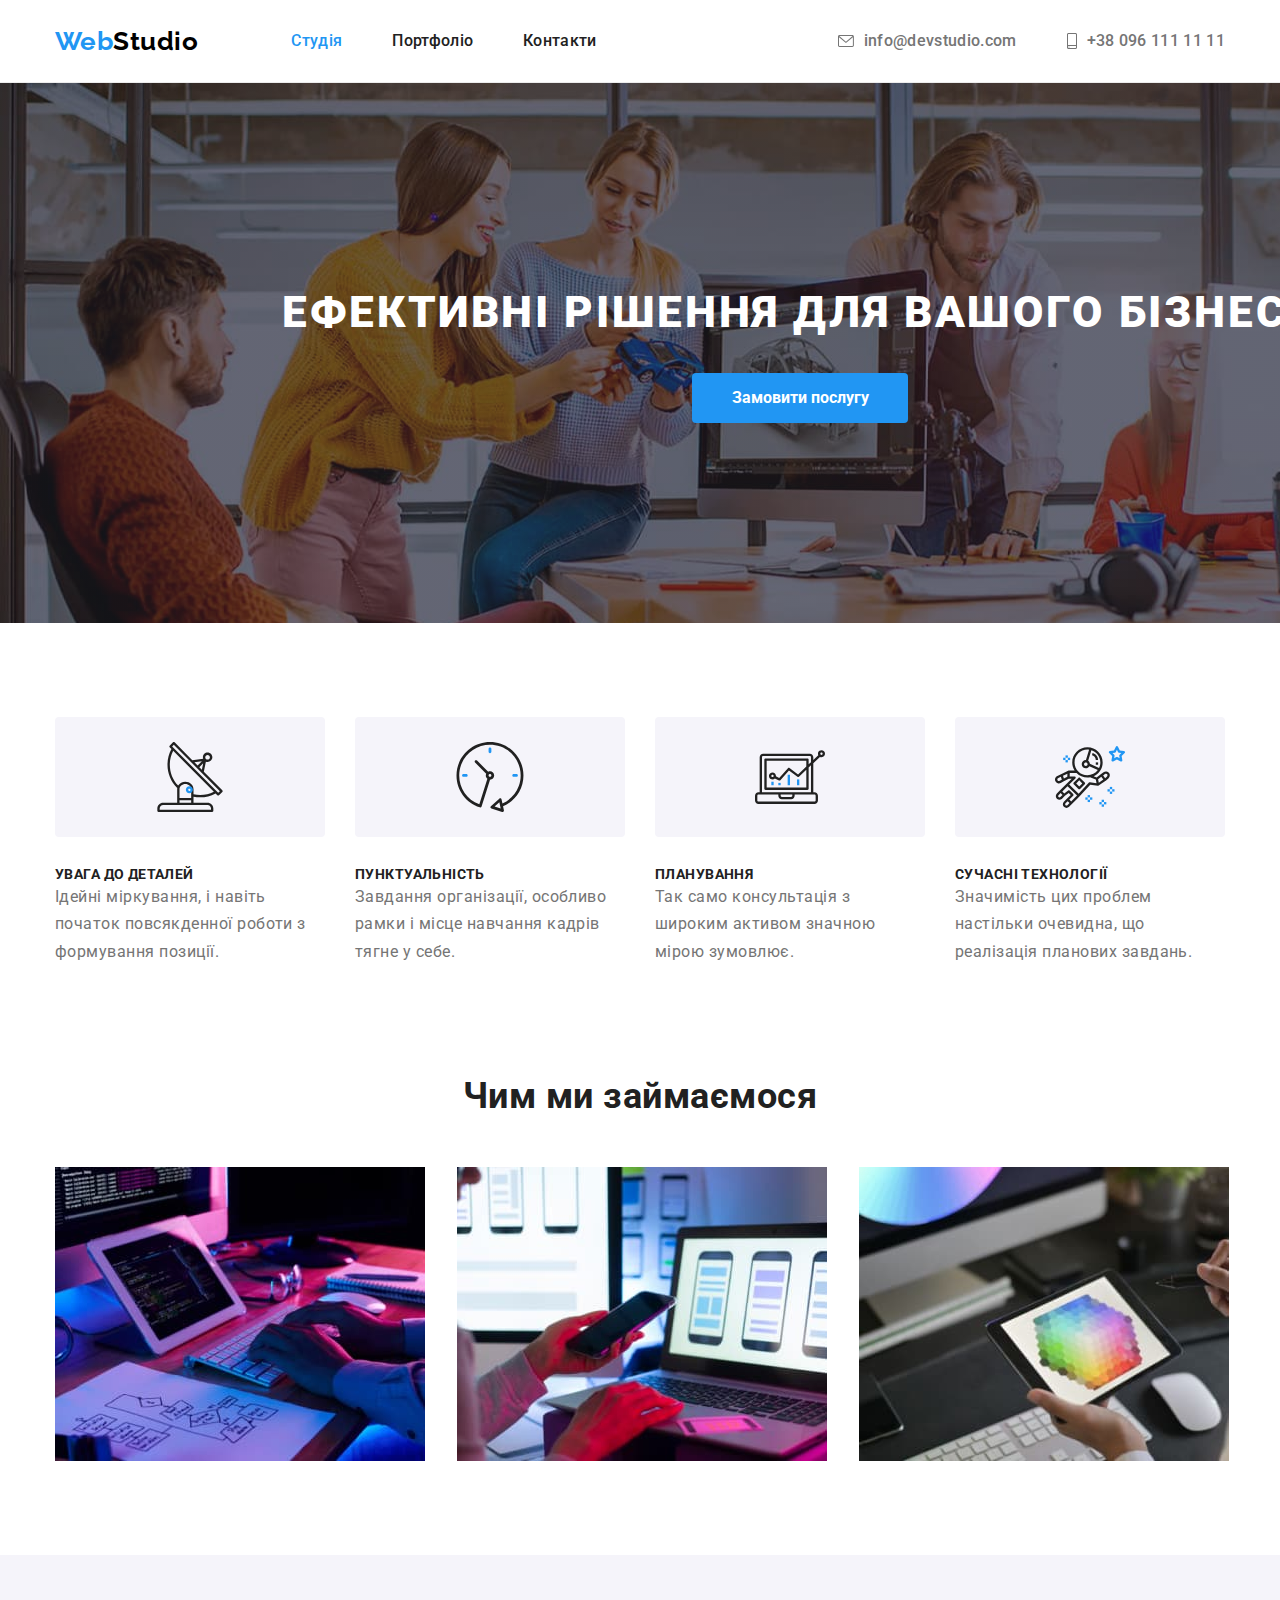
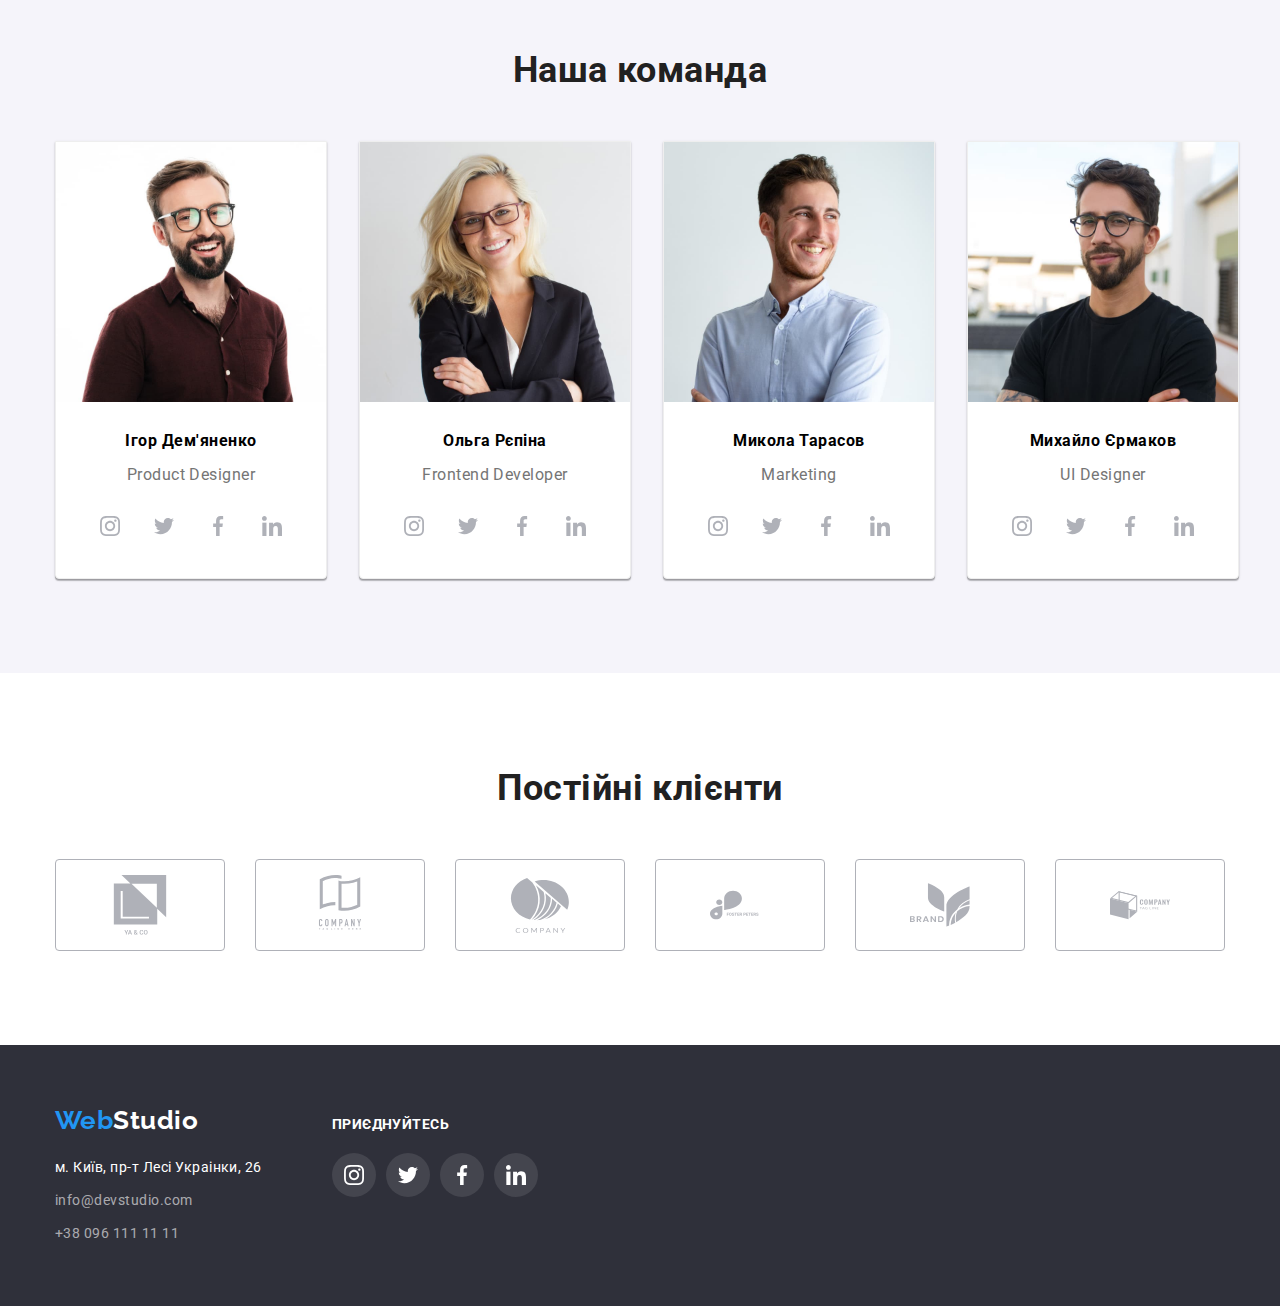
==== index.html @ cd7bb786 "Update index.html file" ====
<!DOCTYPE html>

<html lang="uk">
    <head>
        <meta charset="UTF-8">
        <title>HTML5 basics</title>
        <link rel="preconnect" href="https://fonts.googleapis.com">
        <link rel="preconnect" href="https://fonts.gstatic.com" crossorigin>
        <link href="https://fonts.googleapis.com/css2?family=Raleway:wght@700&family=Roboto:wght@400;500;700;900&display=swap"
            rel="stylesheet">
        <link rel="stylesheet" href="https://cdn.jsdelivr.net/npm/modern-normalize@1.1.0/modern-normalize.min.css">
        <link rel="stylesheet" href="./css/styles.css">
    </head>
        <body>
            <header class="page-header">
                <div class="container header-box">
                <nav class="main-nav">
                    <a href="./index.html" class="logo logo-header link">
                    Web<span>Studio</span>
                    </a>
                <ul class="site-nav list">                    
                    <li class="item"><a href="./index.html" class="link current">Студія</a></li>
                    <li class="item"><a href="./portfolio.html" class="link">Портфоліо</a></li>
                    <li class="item"><a href="" class="link">Контакти</a></li>                   
                </ul>
                </nav>
                <ul class="auth-nav list">
                    <li class="item">
                        <a href="mailto:info@devstudio.com" class="auth-nav-mail link">
                       <svg class="header-mail" width="16" height="12">
                            <use href="./images/icons.svg#icon-envelope"></use>
                        </svg>
                          info@devstudio.com
                        </a> 
                    </li>
                    
                    <li class="item">
                        <a href="tel:+380961111111" class="auth-nav-phone link">
                     <svg class="header-mail" width="10" height="16">
                        <use href="./images/icons.svg#icon-smartphone2x"></use>
                    </svg>
                    
                    
                   +38 096 111 11 11</a></li>
                </ul>
                </div>
            </header>
            
            <main>
                <section class="hero">
                    <div class="container hero-box">
                    <h1 class="hero-title">Ефективні рішення для вашого бізнесу</h1>
                    <button type="button" class="hero-button">Замовити послугу</button>
                    </div>
                </section>
                <section class="benefits">
                    <div class="container">
                    <h2 class="section-title visually-hidden ">Наші переваги</h2>

                    <ul class="list benefits-list">
                        <li class="benefits-item">
                            <div class="benefit-icon">
                                <svg class="our-benefits-icon">
                                    <use href="./images/icons.svg#icon-antenna"></use>
                                </svg>
                            </div>
                            <h3 class="section-title-list">Увага до деталей</h3>
                            <p class="section-title-text">Ідейні міркування, і навіть початок повсякденної роботи з формування позиції.</p></li>                    
                        <li class="benefits-item">
                            <div class="benefit-icon">
                                <svg class="our-benefits-icon">
                                    <use href="./images/icons.svg#icon-clock-1"></use>
                                </svg>
                            </div>
                            <h3 class="section-title-list">Пунктуальність</h3>
                            <p class="section-title-text">Завдання організації, особливо рамки і місце навчання кадрів тягне у себе.</p></li>
                        <li class="benefits-item">
                            <div class="benefit-icon">
                                <svg class="our-benefits-icon">
                                    <use href="./images/icons.svg#icon-diagram-1"></use>
                                </svg>
                            </div>
                            <h3 class="section-title-list">Планування</h3>
                            <p class="section-title-text">Так само консультація з широким активом значною мірою зумовлює.</p>
                        </li>
                        <li class="benefits-item">
                            <div class="benefit-icon">
                                <svg class="our-benefits-icon">
                                    <use href="./images/icons.svg#icon-astronaut-1"></use>
                                </svg>
                            </div>
                            <h3 class="section-title-list">Сучасні технології</h3>
                            <p class="section-title-text">Значимість цих проблем настільки очевидна, що реалізація планових завдань.</p>
                        </li>               
                    </ul>
                    </div>
                </section>
                       
                <Section class="activity">
                    <div class="container">
                    <h2 class="section-title">Чим ми займаємося</h2>
                    <ul class="list section-list">
                        <li class="section-item">
                            <img src="./images/laptop.jpg" alt="Лэптоп" width="370">
                        </li>
                        
                        <li class="section-item">
                            <img src="./images/smartphone.jpg" alt="Смартфон" width="370">                            
                        </li>
                        <li class="section-item">
                            <img src="./images/ipad.jpg" alt="Айпад" width="370">                            
                        </li>                       
                    </ul>
                    </div>
                </section>
            
                <section class="team our-team">
                    <div class="container">
                    <h2 class="section-title">Наша команда</h2>
                    <ul class="list team-list">
                        <li class="team-item">
                            <img src="./images/demyanenko.jpg" alt="Игорь Демьяненко" width="270">
                            <div class="team-member">                           
                            <h3 class="team-title-list">Ігор Дем'яненко</h3>
                            <p class="section-title-text">Product Designer</p>
                            <ul class="social-list list">
                                <li class="social-list-item">
                                    <a href="" class="social-list-link">
                                        <svg aria-label="іконка інстаграм" class="social-list-icon">
                                            <use href="./images/icons.svg#icon-instagram-1"></use>
                                        </svg>
                            
                                    </a>
                                </li>
                                <li class="social-list-item">
                                    <a href="" class="social-list-link">
                                        <svg aria-label="іконка твіттер" class="social-list-icon">
                                            <use href="./images/icons.svg#icon-twitter-1"></use>
                                        </svg>
                                    </a>
                                </li>
                                <li class="social-list-item">
                                    <a href="" class="social-list-link">
                                        <svg aria-label="іконка фейсбук" class="social-list-icon">
                                            <use href="./images/icons.svg#icon-facebook-1"></use>
                                        </svg>
                                    </a>
                                </li>
                                <li class="social-list-item">
                                    <a href="" class="social-list-link">
                                        <svg aria-label="іконка лінкедін" class="social-list-icon">
                                            <use href="./images/icons.svg#icon-linkedin-1"></use>
                                        </svg>
                                    </a>
                                </li>
                            </ul>
                            </div>

                        </li>
                        
                        <li class="team-item">
                            <img src="./images/repina.jpg" alt="Ольга Репина" width="270">
                            <div class="team-member">
                            <h3 class="team-title-list">Ольга Рєпіна</h3>
                            <p class="section-title-text">Frontend Developer</p>
                            <ul class="social-list list">
                                <li class="social-list-item">
                                    <a href="" class="social-list-link">
                                        <svg aria-label="іконка інстаграм" class="social-list-icon">
                                            <use href="./images/icons.svg#icon-instagram-1"></use>
                                        </svg>
                            
                                    </a>
                                </li>
                                <li class="social-list-item">
                                    <a href="" class="social-list-link">
                                        <svg aria-label="іконка твіттер" class="social-list-icon">
                                            <use href="./images/icons.svg#icon-twitter-1"></use>
                                        </svg>
                                    </a>
                                </li>
                                <li class="social-list-item">
                                    <a href="" class="social-list-link">
                                        <svg aria-label="іконка фейсбук" class="social-list-icon">
                                            <use href="./images/icons.svg#icon-facebook-1"></use>
                                        </svg>
                                    </a>
                                </li>
                                <li class="social-list-item">
                                    <a href="" class="social-list-link">
                                        <svg aria-label="іконка лінкедін" class="social-list-icon">
                                            <use href="./images/icons.svg#icon-linkedin-1"></use>
                                        </svg>
                                    </a>
                                </li>
                            </ul>
                            </div>
                        </li>
                        <li class="team-item">
                            <img src="./images/tarasov.jpg" alt="Николай Тарасов" width="270">
                            <div class="team-member">
                            <h3 class="team-title-list">Микола Тарасов</h3>
                            <p class="section-title-text">Marketing</p>
                            <ul class="social-list list">
                                <li class="social-list-item">
                                    <a href="" class="social-list-link">
                                        <svg aria-label="іконка інстаграм" class="social-list-icon">
                                            <use href="./images/icons.svg#icon-instagram-1"></use>
                                        </svg>
                            
                                    </a>
                                </li>
                                <li class="social-list-item">
                                    <a href="" class="social-list-link">
                                        <svg aria-label="іконка твіттер" class="social-list-icon">
                                            <use href="./images/icons.svg#icon-twitter-1"></use>
                                        </svg>
                                    </a>
                                </li>
                                <li class="social-list-item">
                                    <a href="" class="social-list-link">
                                        <svg aria-label="іконка фейсбук" class="social-list-icon">
                                            <use href="./images/icons.svg#icon-facebook-1"></use>
                                        </svg>
                                    </a>
                                </li>
                                <li class="social-list-item">
                                    <a href="" class="social-list-link">
                                        <svg aria-label="іконка лінкедін" class="social-list-icon">
                                            <use href="./images/icons.svg#icon-linkedin-1"></use>
                                        </svg>
                                    </a>
                                </li>
                            </ul>
                            </div>
                        </li>
                        <li class="team-item">
                            <img src="./images/ermakov.jpg" alt="Михаил Ермаков" width="270">
                            <div class="team-member">
                            <h3 class="team-title-list">Михайло Єрмаков</h3>
                            <p class="section-title-text">UI Designer</p>
                            <ul class="social-list list">
                                <li class="social-list-item">
                                    <a href="" class="social-list-link">
                                        <svg aria-label="іконка інстаграм" class="social-list-icon">
                                            <use href="./images/icons.svg#icon-instagram-1"></use>
                                        </svg>
                            
                                    </a>
                                </li>
                                <li class="social-list-item">
                                    <a href="" class="social-list-link">
                                        <svg aria-label="іконка твіттер" class="social-list-icon">
                                            <use href="./images/icons.svg#icon-twitter-1"></use>
                                        </svg>
                                    </a>
                                </li>
                                <li class="social-list-item">
                                    <a href="" class="social-list-link">
                                        <svg aria-label="іконка фейсбук" class="social-list-icon">
                                            <use href="./images/icons.svg#icon-facebook-1"></use>
                                        </svg>
                                    </a>
                                </li>
                                <li class="social-list-item">
                                    <a href="" class="social-list-link">
                                        <svg aria-label="іконка лінкедін" class="social-list-icon">
                                            <use href="./images/icons.svg#icon-linkedin-1"></use>
                                        </svg>
                                    </a>
                                </li>
                            </ul>
                            </div>
                        </li>
                    </ul>
                    </div>
                </section>
                
                <section class="our-clients">                    
                    <div class="container">
                        <h2 class="section-title">Постійні клієнти</h2>
                        <ul class="clients-list list">
                            <li class="client-list-item">
                                <a href="" class="client-list-link">
                                    <svg class="client-list-icon">
                                        <use href="./images/icons.svg#icon-client1"></use>
                                    </svg>
                                </a>
                            </li>
                            <li class="client-list-item">
                                <a href="" class="client-list-link">
                                    <svg class="client-list-icon">
                                        <use href="./images/icons.svg#icon-client2"></use>
                                    </svg>
                                </a>
                            </li>
                            <li class="client-list-item">
                                <a href="" class="client-list-link">
                                    <svg class="client-list-icon">
                                        <use href="./images/icons.svg#icon-client3"></use>
                                    </svg>
                                </a>
                            </li>
                            <li class="client-list-item">
                                <a href="" class="client-list-link">
                                    <svg class="client-list-icon">
                                        <use href="./images/icons.svg#icon-client4"></use>
                                    </svg>
                                </a>
                            </li>
                            <li class="client-list-item">
                                <a href="" class="client-list-link">
                                    <svg class="client-list-icon">
                                        <use href="./images/icons.svg#icon-client5"></use>
                                    </svg>
                                </a>
                            </li>
                            <li class="client-list-item">
                                <a href="" class="client-list-link">
                                    <svg class="client-list-icon">
                                        <use href="./images/icons.svg#icon-client6"></use>
                                    </svg>
                                </a>
                            </li>
                        </ul>
                    </div>
                </section>
            
            </main>
                
                <footer class="page-footer">
                <div class="container footer-box">
                <div>
                <a href="./index.html" class="logo logo-footer link">
                    Web<span>Studio</span>
                </a>
                <address>
                <ul class="list link">
                    <li class="adress-list"><a href="https://goo.gl/maps/CPtrU1FHBa2aNyZL9" target="_blank" rel="noopener noreferrer nofollow" class="footer-contacts">м. Київ, пр-т Лесі
                        Украінки, 26</a></li>
                    <li class="adress-list"><a href="mailto:info@devstudio.com" class="footer-list-contacts">info@devstudio.com</a></li>
                    <li><a href="tel:+380961111111" class="footer-list-contacts">+38 096 111 11 11</a></li>
                </ul>
                </address>
                </div>

                
                <div class="footer-social">
                    <p class="section-title-list call">Приєднуйтесь</p>
                    <ul class="footer-social-list list">
                        <li class="footer-sicial-item">
                            <a href="" class="footer-social-link">
                                <svg class="footer-social-icon">
                                    <use href="./images/icons.svg#icon-instagram-2"></use>
                                </svg>

                            </a>
                        </li>
                        <li class="footer-sicial-item">
                            <a href="" class="footer-social-link">
                                <svg class="footer-social-icon">
                                <use href="images/icons.svg#icon-twitter-2"></use>
                                </svg>

                            </a>
                        </li>
                        <li class="footer-sicial-item">
                            <a href="" class="footer-social-link">
                                <svg class="footer-social-icon">
                                <use href="./images/icons.svg#icon-facebook-2"></use>
                                </svg>
                            </a>
                        </li>
                        <li class="footer-sicial-item">
                            <a href="" class="footer-social-link">
                                <svg class="footer-social-icon">
                                <use href="./images/icons.svg#icon-linkedin-2"></use>
                                </svg>
                            </a>
                        </li>

                    </ul>
                    </div>

                </div>
                </footer>                
                
        </body>
</html>
---- css/styles.css ----
:root {
    --basic-color: #757575;
    --second-color: #212121;
    --accent-color: #2196F3;
    --white-color: #ffffff;
}

.list {
    list-style: none;
}
.link {
    text-decoration: none;
}

img {
    display: block;
}
h1,
h2,
h3,
h4,
p {
    margin-top: 0;
    margin-bottom: 0;
}
ul,
ol {
    margin-top: 0;
    margin-bottom: 0;
    padding-left: 0;
}
button {
    cursor: pointer;
}
.header-mail {
    margin-right: 10px;
    /*fill: var(--basic-color); */

}
.header-mail:hover,
.header-mail:focus {
    fill: var(--accent-color);
}
/* Main-nav*/
.container {
    width: 1200px;
    padding-left: 15px;
    padding-right: 15px;
    margin-left: auto;
    margin-right: auto;
}
.main-nav {
    display: flex;
    align-items: center;

}
body {
    font-size: 16px;
    font-family: 'Roboto', sans-serif;
    letter-spacing: 0.03em;
    background-color: var(--white-color);
    }
.logo {
        
        
        font-family: 'Raleway', sans-serif;
        font-weight: 700;
        font-size: 26px;
        line-height: 1.19;
        /* identical to box height */
    
        color: var(--accent-color); 
}
.logo-header {
        margin-right: 93px;
        padding-top: 24px;
        padding-bottom: 24px;
}
.logo span {
    color: #000000;
}
.page-header {
        border-bottom: 1px solid #ECECEC;
        /*padding-top: 0px;
        padding-bottom: 0px;   */
}
.portfolio-filter {
    padding-top: 94px;
    padding-bottom: 94px;
}
.page-header-portfolio {
    border-bottom: 1px solid #ECECEC;  
}
/* Site nav */
.header-box {
    display: flex;
    justify-content: space-between;
    align-items: center;
   /* border-bottom: 1px solid #ECECEC; */
}
.site-nav {
    display: flex;
    align-items: center;
}
.site-nav .item:not(:last-child) {
        margin-right: 50px;
}
/*.site-nav .item{
    display: block;
    padding-top: 8px;
    padding-bottom: 8px;
}*/

.site-nav .link {
        display: block;
        padding-top: 32px;
        padding-bottom: 32px;
        font-weight: 500;
        line-height: 1.14;
        letter-spacing: 0.02em;
        color: var(--second-color);
}
.site-nav .link:hover,
.site-nav .link:focus{
    color: var(--accent-color);
}
/* Site auth-nav */
.auth-nav {
    display: flex;
   }
.auth-nav .item + .item{
    margin-left: 50px;
}

/*.auth-nav .item {
    padding-top: 32px;
    padding-bottom: 32px;
} */
.auth-nav-mail,
.auth-nav-phone{
        display: inline-flex;
        align-items: center;
        padding-top: 32px;
        padding-bottom: 32px;
        font-weight: 500;
        line-height: 16px;
        letter-spacing: 0.02em;
        color: var(--basic-color);
        fill: currentColor;
        
}
.auth-nav-mail:hover,
.auth-nav-mail:focus {
    color: var(--accent-color);
}
.auth-nav-phone:hover,
.auth-nav-phone:focus {
    color: var(--accent-color);
}

.site-nav .current {
        color: var(--accent-color);
}
       
/*  Hero */
.visually-hidden {
    position: absolute;
    white-space: nowrap;
    width: 1px;
    height: 1px;
    overflow: hidden;
    border: 0;
    padding: 0;
    clip: rect(0 0 0 0);
    clip-path: inset(50%);
    margin: -1px;
}
.filter {
        display: block;
        padding-top: 94px;
        padding-bottom: 94px;
}
.filter-list {
        display: flex;
        /*padding-top: 94px; */
        margin-left: auto;
        margin-left: auto;
        margin-bottom: 50px;
        align-items: center;
        justify-content: center;
}
.filter-item:not(:last-child) {
    margin-right: 8px;
    

}
/*.filter-item {
        /*padding: 6px 25px; */


.portfolio-buttons {
        border: none;
        border-radius: 4px;
        padding: 6px 25px;
        font-family: 'Roboto', sans-serif;
        font-weight: 500;
        font-size: 16px;
        line-height: 1.62;
        /* identical to box height, or 162% */
        box-sizing: border-box;
        text-align: center;  
        color: var(--second-color);
}
.portfolio-buttons:hover,
.portfolio-buttons:focus{
    color: var(--white-color);
    background-color: var(--accent-color);
    box-shadow: 0px 2px 0px 0px rgba(0, 0, 0, 0.25);
}
.porfolio-box {
            display: flex;
            flex-wrap: wrap;
            gap: 30px;
}
.box-project {
        padding: 20px 24px;
        border: 1px solid rgba(238, 238, 238, 1);
}

.portfolio-list {
            margin-bottom: 4px;
            font-family: 'Roboto', sans-serif;
            font-weight: 700;
            font-size: 18px;
            line-height: 2.0;
            /* identical to box height, or 200% */
        
            letter-spacing: 0.06em;
        
            color: var(--second-color);
}
.portfolio-prodject {
    font-family: 'Roboto', sans-serif;
        font-weight: 400;
        font-size: 16px;
        line-height: 1.88;
        /* identical to box height, or 188% */
    
        color: var(--basic-color);

}
.porfolio-box .portfolio-project {
    font-size: 16px;
    color: #757575;
}
.portfolio-link {
    display: block;
    box-sizing: border-box;
}
.portfolio-link:hover,
.portfolio-link:focus {
    color: var(--white-color);
       /* background-color: var(--accent-color); */
        
        box-shadow: 2px 2px 0px 0px rgba(238, 238, 238, 1);

}
.portfolio-item {
    display: block;
   
    
}


.portfolio-card-wrapper,
.box-project {
    display: block;
    
}
.portfolio-card-wrapper {
    position: relative;
    overflow: hidden;
}
.overlay {
    position: absolute;
        height: 100%;
        width: 100%;
        top: 0;
        left: 0;
        overflow: auto;
        background-color: rgba(33, 150, 243, 0.9);
        color: var(--white-color);
        padding: 63px 24px;
        transform: translateY(100%);
        transition: transform 250ms linear;
}
.portfolio-link .overlay:hover,
.portfolio-link .overlay:focus {
    transform: translateY(0);
}
.hero-box {
        display: block;
        margin-left: auto;
        margin-right: auto;
        width: 1600px;
        padding-top: 200px;
        padding-bottom: 200px;
        background-image:linear-gradient(rgba(47, 48, 58, 0.4), rgba(47, 48, 58, 0.4)), url(../images/img-bg.jpg);
        background-size: cover;
        background-color: #C4C4C4;
        }
.hero-title {
    margin-bottom: 30px;
    font-weight: 900;
    font-size: 44px;
    line-height: 1.36;
        /* or 136% */
    
        text-align: center;
        letter-spacing: 0.06em;
        text-transform: uppercase;
        color:var(--white-color);
}
.hero-button {
   display: block;
    width: 216px;
    height: 50px;
    border: none;
    border-radius: 4px;
    margin-left: auto;
    margin-right: auto;
    font-family: 'Roboto', sans-serif;
    font-weight: 700;
    font-size: 16px;
    line-height: 1.88;
        /* identical to box height, or 188% */
    
    background-color: var(--accent-color);
    color: var(--white-color);
}
.hero-button:hover,
.hero-button:focus {
    background: #188CE8;
    color: var(--white-color);
}
/*.our-benefits-item {
    width: 270px;
    height: 120px;
    background-color: #F5F4FA;
}   */
.benefit-icon {
    display: flex;
    align-items: center;
    justify-content: center;
    width: 270px;
    height: 120px;
    margin-bottom: 30px;
    background: #F5F4FA;
    border-radius: 4px;
}
.our-benefits {
    display: flex;
    align-items: center;
    justify-content: center;
    column-gap: 30px;
}
.our-benefits-icon {
    align-items: center;
    justify-content: center;
    display: flex;
    width: 70px;
    height: 70px;
}
.benefits {
    display: flex;
    padding-top: 94px;
    padding-bottom: 94px;
}
.benefits-list {
    display: flex;
    
}
.benefits-list .benefits-item:not(:last-child) {
    margin-right: 30px;
}
/*.benefits-item {
    width: 270px;*/
}
.section-title-list {
        margin-bottom: 10px;
}
.activity {
    padding-top: 0;
   padding-bottom: 94px;
}
.section-title {
    /*margin-top: 94px;*/
        margin-bottom: 50px;
        font-weight: 700;
        font-size: 36px;
        line-height: 1.17;
        text-align: center;  
        color: var(--second-color);
}
.section-title-list {
        
        font-weight: 700;
        font-size: 14px;
        line-height: 1.14;
        letter-spacing: 0.03em;
        text-transform: uppercase;
        color: var(--second-color);
}
.section-title-text {
        margin-bottom: 16px;
        font-weight: 400;
        line-height: 1.71;
        /* or 171% */   
        color: var(--basic-color);
}
.section-list {
    display: flex;
}
.section-list .section-item:not(:last-child) {
    margin-right: 32px;
}

.team {
    padding-top: 94px;
    padding-bottom: 94px;
}
.our-team {
    background-color: #F5F4FA;;
    
}
.team-list {
    display: flex;
    
}
.team-item:not(:last-child) {
    margin-right: 32px;
}
.team-item {
    border-top: 1px solid #eeeeee;
    border-right: 1px solid #eeeeee;
    border-bottom: 1px solid #eeeeee;
    border-left: 1px solid #eeeeee;
    background: #FFFFFF;
    border-radius: 0px 0px 4px 4px;
    box-shadow: 0px 1px 3px rgba(0, 0, 0, 0.12), 0px 1px 1px rgba(0, 0, 0, 0.14), 0px 2px 1px rgba(0, 0, 0, 0.2);
}
.team-item .team-title-list {
    font-size: 16px;
    margin-bottom: 10px;
}

.team-member {
    font-size: 16px;
    text-align: center;
    padding: 30px;
}
.team-title-list {
    margin-bottom: 10px; 
}
.social-list {
    display: flex;
    justify-content: center;
    column-gap: 10px;
    background-color: #FFFFFF;
}
.social-list-link {
    display: flex;
    align-items: center;
    justify-content: center;
    width: 44px;
    height: 44px;
    border-radius: 50%;
}
.social-list-link:hover,
.social-list-link:focus {
    background-color: var(--accent-color);

}
.social-list-link:hover .social-list-icon,
.social-list-link:focus .social-list-icon {
    fill:var(--white-color);
}
.our-clients {
    padding-top: 94px;
    padding-bottom: 94px;
}

.clients-list {
    display: flex;
    justify-content: center;
    column-gap: 30px;

}
.social-list-icon {
    width: 20px;
    height: 20px;
    fill: #AFB1B8;
}
.client-list-link {
    display: flex;
    width: 100%;
    height: 100%;
    align-items: center;
    justify-content: center;
    border: 1px solid #AFB1B8;
    border-radius: 4px 4px 4px 4px;
    fill: #AFB1B8;
   
}
.client-list-link:hover,
.client-list-link:focus {
    border-color: var(--accent-color);
    fill: var(--accent-color);
}
.client-list-item {
    display: flex;
    width: 172px;
    height: 92px;
    align-items: center;
    justify-content: center;
    
}

.client-list-icon {
    display: flex;
    /*fill: #AFB1B8; */
    width: 106px;
    height: 60px;
}
/*.client-list-icon:hover,
.client-list-icon:focus {
    fill: var(--accent-color);
} */


.page-footer {
    padding-top: 60px;
    padding-bottom: 60px;
    background-color: #2F303A;
}
.logo-footer {
    display: inline-block;
    margin-bottom: 20px;
}
.footer-box {
    display: flex;
    align-items: baseline;
    
}
.page-footer span {
    color: var(--white-color);
}
.footer-contacts {
        
        text-decoration: none;
        font-style: normal;
        font-weight: 400;
        line-height: 1.71;
        /* or 171% */
        color: var(--white-color);
}
.footer-list-contacts {
       
        text-decoration: none;
        font-style: normal;
        font-size: 14px;
        font-weight: 400;
        line-height: 1.71;
        /* or 171% */
        color: rgba(255, 255, 255, 0.6);
}
.adress-list {
    margin-bottom: 9px;
    font-size: 14px;
}
.footer-social-list {
    display: flex;
    justify-content: center;
    column-gap: 10px;
}
.footer-social-link {
    display: flex;
    align-items: center;
    justify-content: center;
    width: 44px;
    height: 44px;
    border-radius: 50%;
    background: rgba(255, 255, 255, 0.1);
}
.footer-social-link:hover,
.footer-social-link:focus {
    background-color: #188CE8;
}
.footer-social-icon {
    width: 20px;
    height: 20px;
    fill: var(--white-color);
}
.page-footer {
    display: flex; 
}
.footer-social {
    margin-left: 70px;
   /* padding-top: 10px; */
    
    align-items: center;
    justify-content: left;  
}
.call {
    margin-bottom: 20px;
    font-family: 'Roboto';
        font-style: normal;
        font-weight: 700;
        font-size: 14px;
        line-height: 1.14;
        letter-spacing: 0.03em;
        
    
        color: #FFFFFF;
}
.icon {
    display: inline-flex;
    align-items: center;
    width: 16px;
    height: 12px;
    margin-right: 10px;
    background-color:#FFFFFF;
    background-image: url(../images/envelope.svg);
}
.icon:hover,
.icon:focus {
    fill: var(--accent-color);
}
.icon-phon {
    display: inline-flex;
    align-items: center;
    width: 10px;
    height: 16px;
    margin-right: 10px;
    background-color: #FFFFFF;
    background-image: url(../images/smartphone@2x.svg);
}
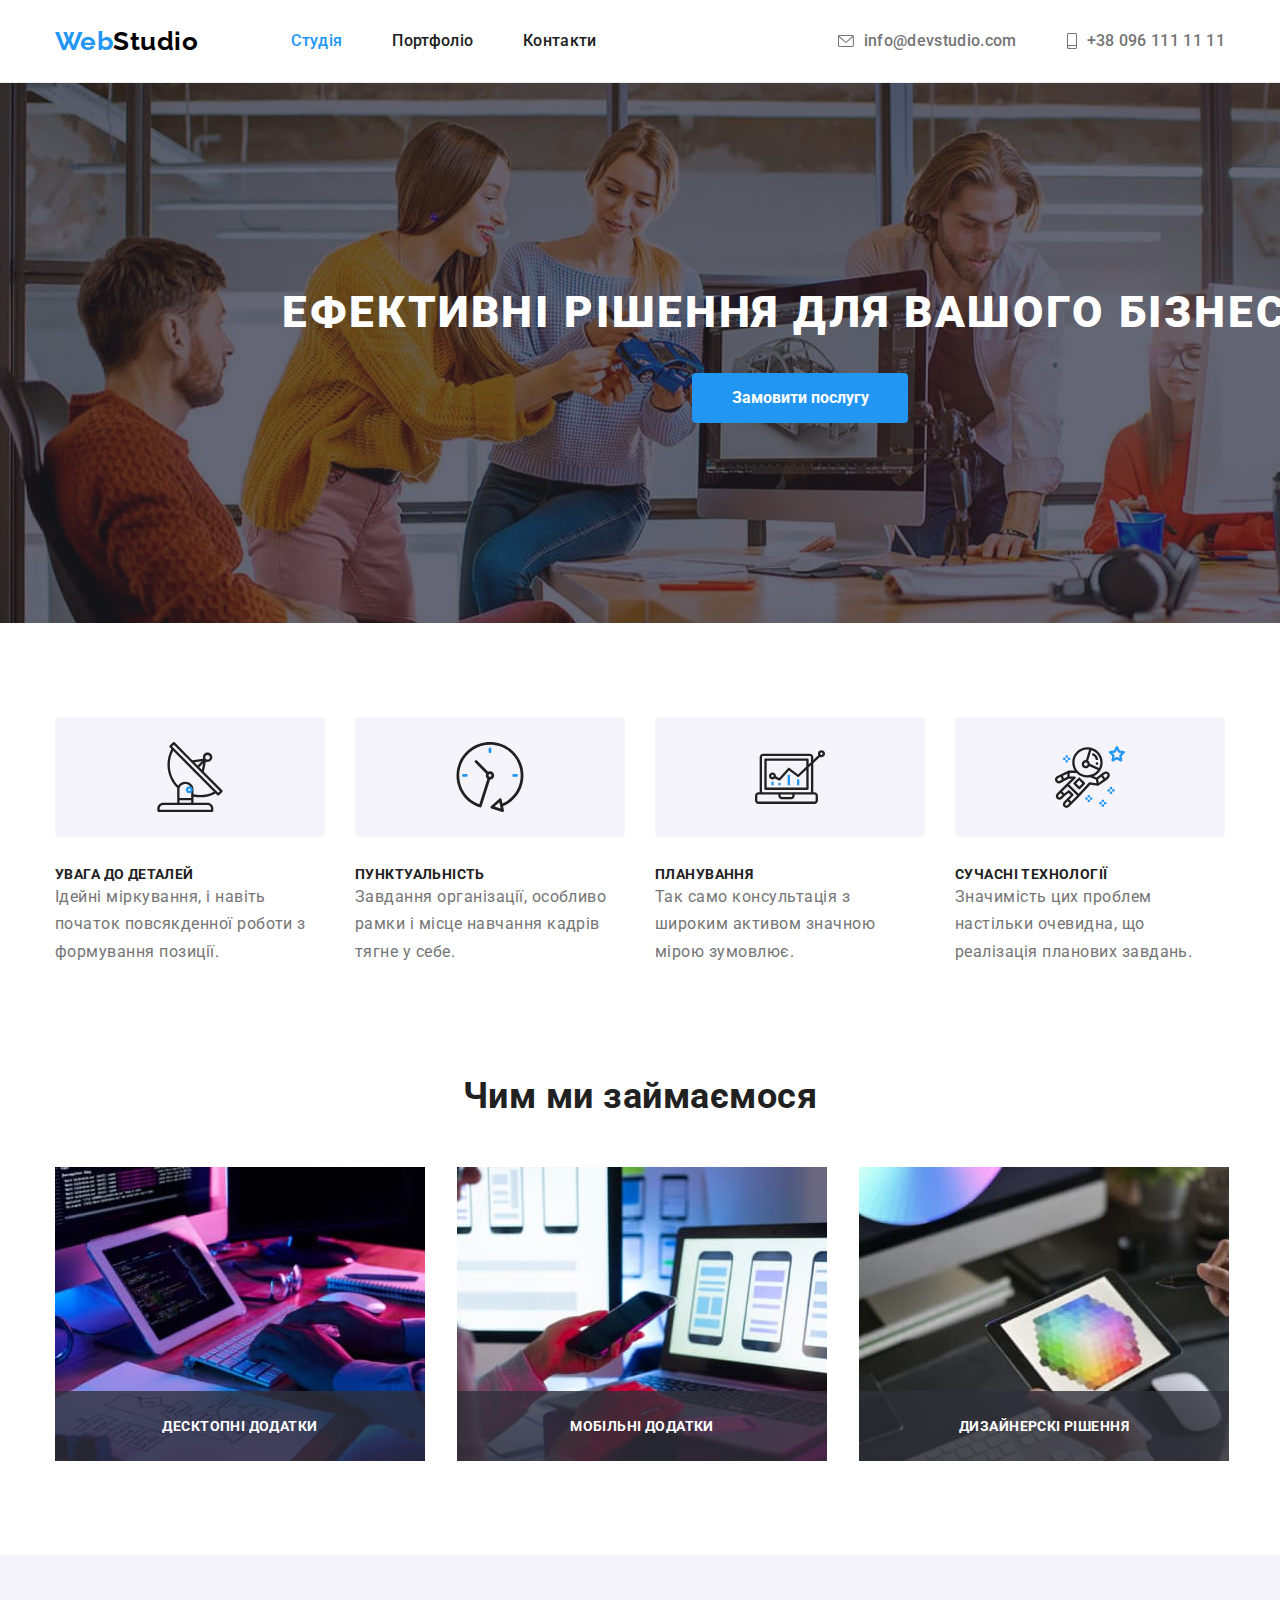
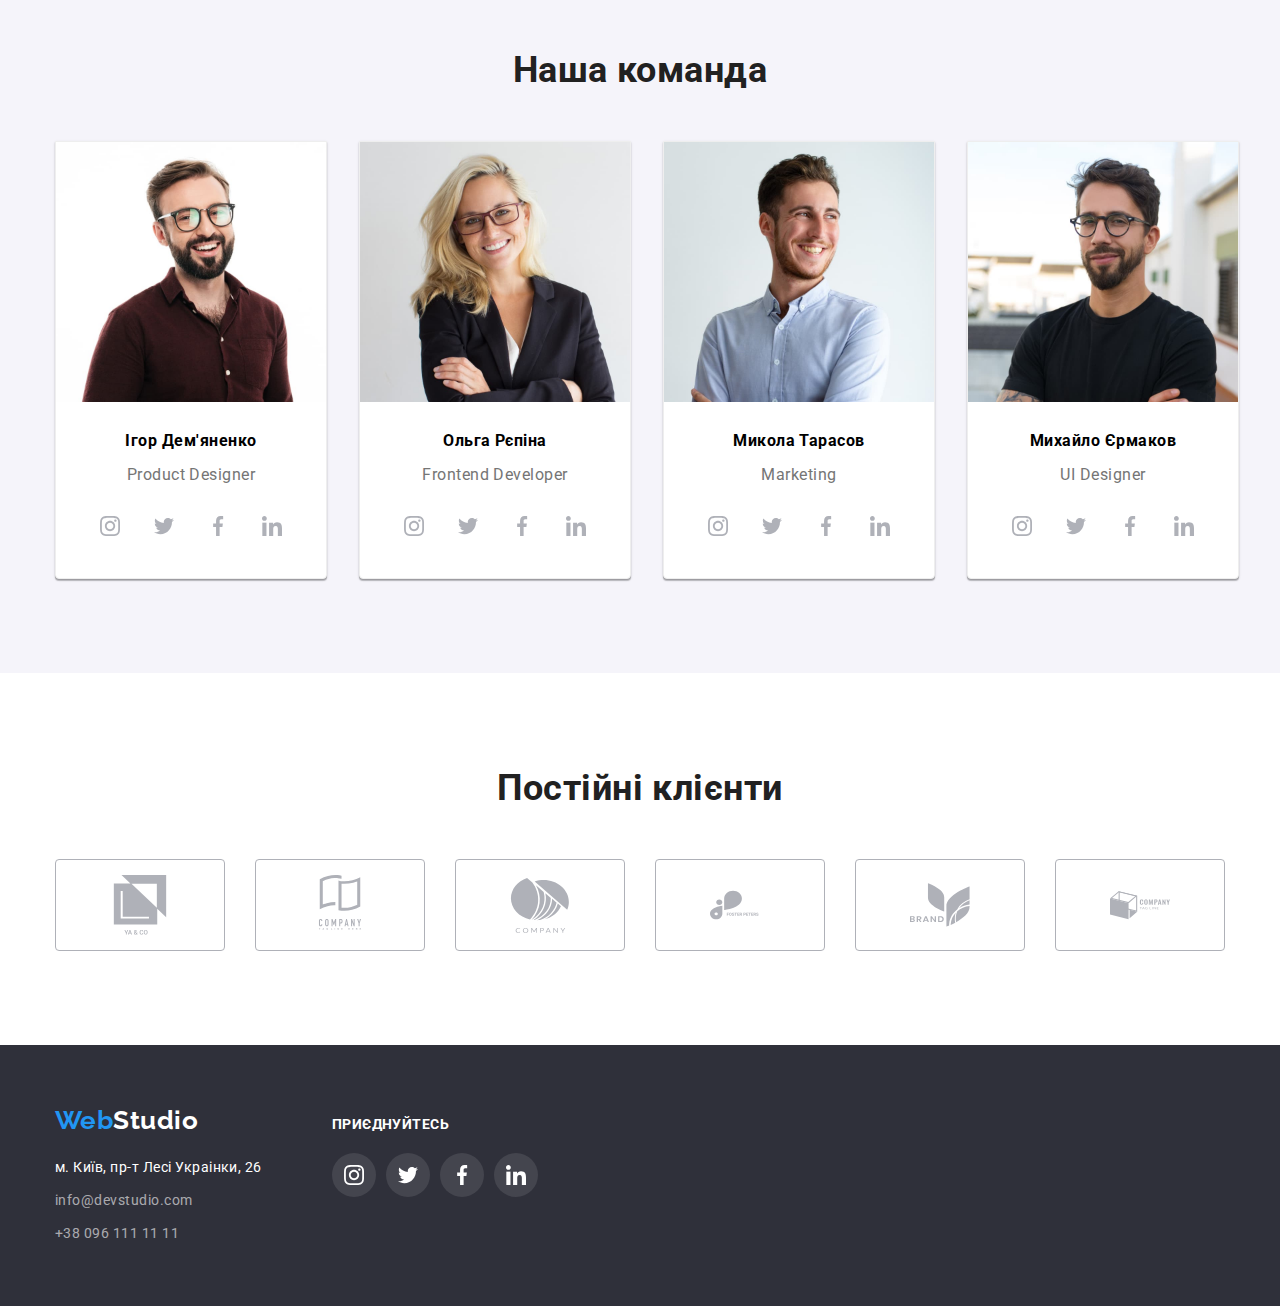
==== commit 7d243ac1: "Update style.css file" ====
--- a/index.html
+++ b/index.html
@@ -96,19 +96,30 @@
                     </div>
                 </section>
                        
-                <Section class="activity">
+                <section class="activity">
                     <div class="container">
                     <h2 class="section-title">Чим ми займаємося</h2>
                     <ul class="list section-list">
                         <li class="section-item">
+                            <div class="discription-box">
                             <img src="./images/laptop.jpg" alt="Лэптоп" width="370">
+                            
+                                <p class="discription-box-text">ДЕСКТОПНІ ДОДАТКИ</p>
+                            </div>
                         </li>
                         
                         <li class="section-item">
-                            <img src="./images/smartphone.jpg" alt="Смартфон" width="370">                            
+                            <div class="discription-box">
+                            <img src="./images/smartphone.jpg" alt="Смартфон" width="370"> 
+                                <p class="discription-box-text">МОБІЛЬНІ ДОДАТКИ</p>
+                            </div>
                         </li>
                         <li class="section-item">
-                            <img src="./images/ipad.jpg" alt="Айпад" width="370">                            
+                            <div class="discription-box">
+                            <img src="./images/ipad.jpg" alt="Айпад" width="370">
+                            <p class="discription-box-text">ДИЗАЙНЕРСКІ РІШЕННЯ</p>
+
+                            </div>
                         </li>                       
                     </ul>
                     </div>
--- a/css/styles.css
+++ b/css/styles.css
@@ -4,6 +4,7 @@
     --second-color: #212121;
     --accent-color: #2196F3;
     --white-color: #ffffff;
+    --transition-dur-and-func: 1000ms cubic-bezier(0.4, 0, 0.2, 1);
 }
 
 .list {
@@ -36,12 +37,12 @@
 .header-mail {
     margin-right: 10px;
     /*fill: var(--basic-color); */
-
-}
-.header-mail:hover,
+  /*  transition: fill var(--transition-dur-and-func); */
+}
+/*.header-mail:hover,
 .header-mail:focus {
     fill: var(--accent-color);
-}
+} */
 /* Main-nav*/
 .container {
     width: 1200px;
@@ -120,6 +121,7 @@
         line-height: 1.14;
         letter-spacing: 0.02em;
         color: var(--second-color);
+        transition: color var(--transition-dur-and-func);
 }
 .site-nav .link:hover,
 .site-nav .link:focus{
@@ -148,6 +150,7 @@
         letter-spacing: 0.02em;
         color: var(--basic-color);
         fill: currentColor;
+        transition: color var(--transition-dur-and-func);
         
 }
 .auth-nav-mail:hover,
@@ -211,6 +214,7 @@
         box-sizing: border-box;
         text-align: center;  
         color: var(--second-color);
+        
 }
 .portfolio-buttons:hover,
 .portfolio-buttons:focus{
@@ -294,10 +298,18 @@
         padding: 63px 24px;
         transform: translateY(100%);
         transition: transform 250ms linear;
-}
-.portfolio-link .overlay:hover,
-.portfolio-link .overlay:focus {
-    transform: translateY(0);
+        font-family: 'Roboto';
+        font-style: normal;
+        font-weight: 400;
+        font-size: 18px;
+        line-height: 1.56;
+            /* or 156% */
+        
+        letter-spacing: 0.03em;
+}
+.portfolio-link:hover .overlay,
+.portfolio-link:focus .overlay {
+    transform: translateY(0%);
 }
 .hero-box {
         display: block;
@@ -338,6 +350,7 @@
     
     background-color: var(--accent-color);
     color: var(--white-color);
+    transition: background-color var(--transition-dur-and-func);
 }
 .hero-button:hover,
 .hero-button:focus {
@@ -424,6 +437,28 @@
 }
 .section-list .section-item:not(:last-child) {
     margin-right: 32px;
+}
+.discription-box {
+    position: relative;
+}
+.discription-box-text {
+    position: absolute;
+    bottom: 0;
+    left: 0;
+    color: var(--white-color);
+    background-color: rgba(47, 48, 58, 0.8);
+    width: 100%;
+    padding-top: 27px;
+    padding-bottom: 27px;
+
+    font-family: 'Roboto';
+        font-style: normal;
+        font-weight: 700;
+        font-size: 14px;
+        line-height: 1,14px;
+        text-align: center;
+        letter-spacing: 0.03em;
+        text-transform: uppercase;
 }
 
 .team {
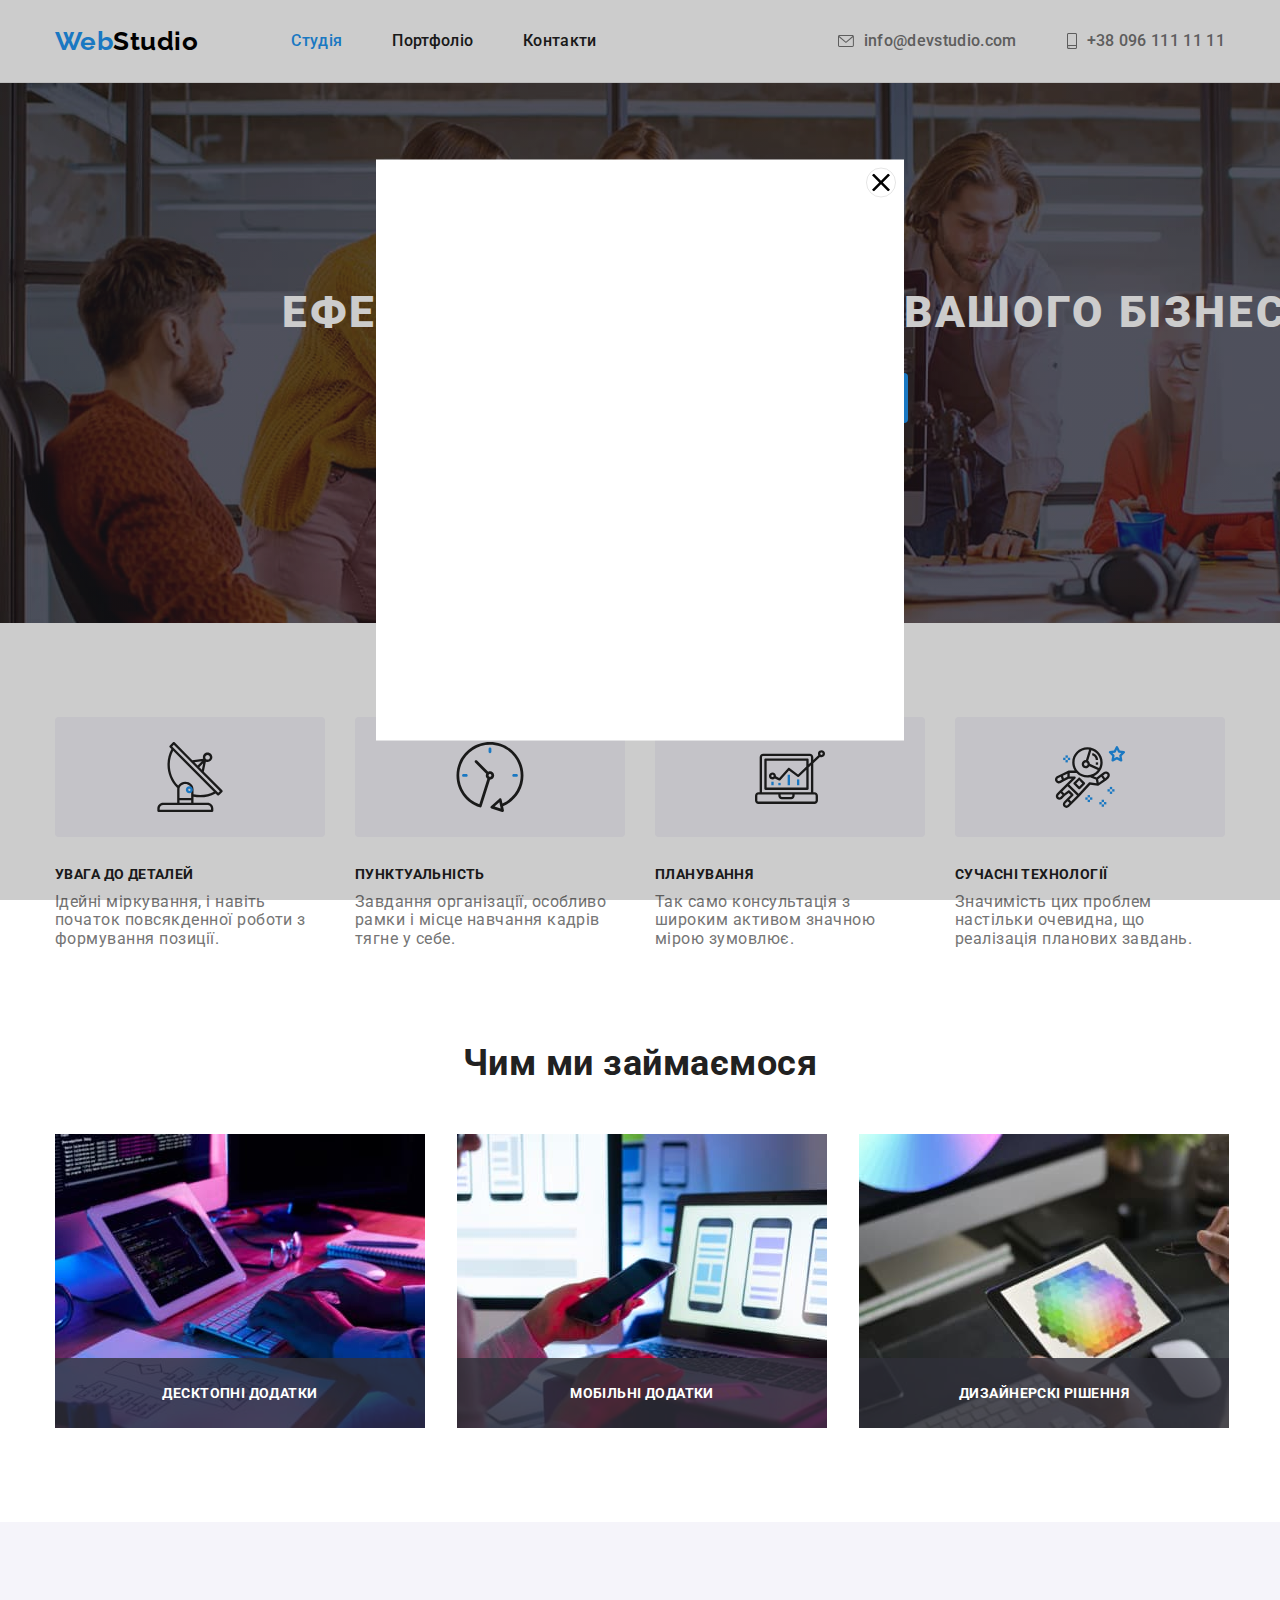
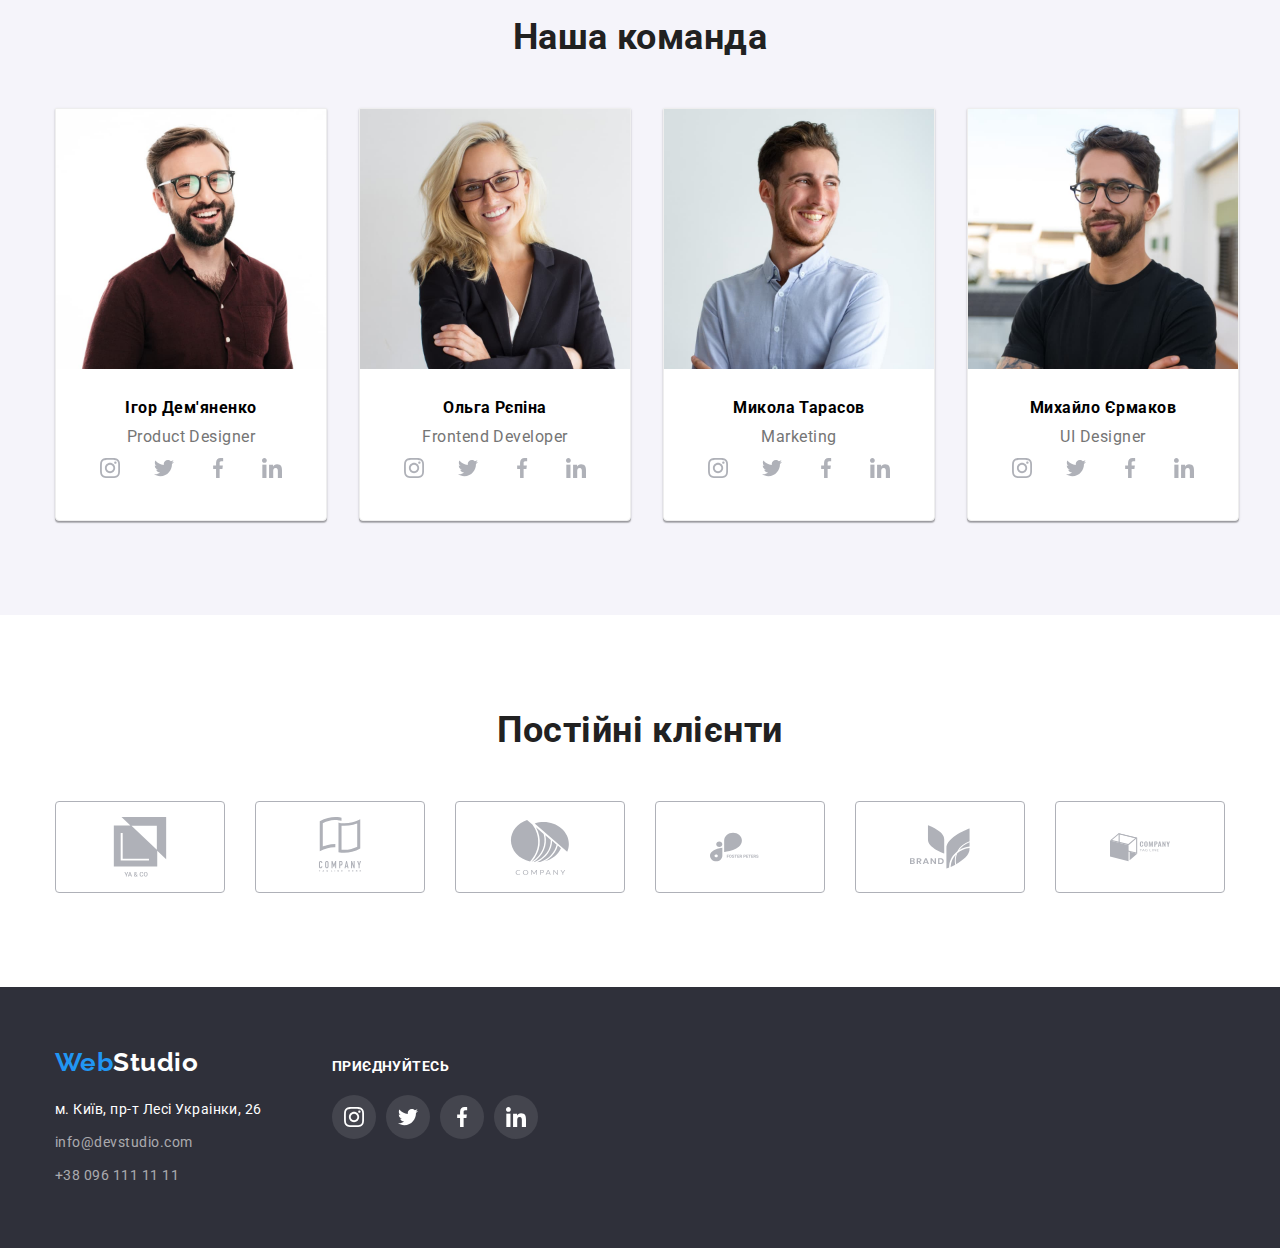
==== commit 02eae3c7: "update html file" ====
--- a/index.html
+++ b/index.html
@@ -50,7 +50,7 @@
                 <section class="hero">
                     <div class="container hero-box">
                     <h1 class="hero-title">Ефективні рішення для вашого бізнесу</h1>
-                    <button type="button" class="hero-button">Замовити послугу</button>
+                    <button type="button" class="hero-button" data-modal-open>Замовити послугу</button>
                     </div>
                 </section>
                 <section class="benefits">
@@ -394,7 +394,16 @@
                     </div>
 
                 </div>
-                </footer>                
-                
+                </footer>
+                <div class="backdrop" data-modal>
+                    <div class="modal">
+                        <button type="button" class="modal-close-btn" data-modal-close>
+                            <svg class="modal-close-icon" width="18" height="18">
+                                <use href="./images/icons.svg#icon-close"
+                            </svg>
+                        </button>
+                    </div>
+                </div>              
+                <script src="./js/modal.js"></script>
         </body>
 </html>
--- a/css/styles.css
+++ b/css/styles.css
@@ -4,7 +4,7 @@
     --second-color: #212121;
     --accent-color: #2196F3;
     --white-color: #ffffff;
-    --transition-dur-and-func: 1000ms cubic-bezier(0.4, 0, 0.2, 1);
+    --transition-dur-and-func: 250ms cubic-bezier(0.4, 0, 0.2, 1);
 }
 
 .list {
@@ -36,13 +36,9 @@
 }
 .header-mail {
     margin-right: 10px;
-    /*fill: var(--basic-color); */
-  /*  transition: fill var(--transition-dur-and-func); */
-}
-/*.header-mail:hover,
-.header-mail:focus {
-    fill: var(--accent-color);
-} */
+    
+}
+
 /* Main-nav*/
 .container {
     width: 1200px;
@@ -83,8 +79,7 @@
 }
 .page-header {
         border-bottom: 1px solid #ECECEC;
-        /*padding-top: 0px;
-        padding-bottom: 0px;   */
+       
 }
 .portfolio-filter {
     padding-top: 94px;
@@ -107,11 +102,7 @@
 .site-nav .item:not(:last-child) {
         margin-right: 50px;
 }
-/*.site-nav .item{
-    display: block;
-    padding-top: 8px;
-    padding-bottom: 8px;
-}*/
+
 
 .site-nav .link {
         display: block;
@@ -135,10 +126,6 @@
     margin-left: 50px;
 }
 
-/*.auth-nav .item {
-    padding-top: 32px;
-    padding-bottom: 32px;
-} */
 .auth-nav-mail,
 .auth-nav-phone{
         display: inline-flex;
@@ -214,6 +201,7 @@
         box-sizing: border-box;
         text-align: center;  
         color: var(--second-color);
+        transition: color var(--transition-dur-and-func), background-color var(--transition-dur-and-func), box-shadow var(--transition-dur-and-func);
         
 }
 .portfolio-buttons:hover,
@@ -261,13 +249,17 @@
 .portfolio-link {
     display: block;
     box-sizing: border-box;
+    transition: box-shadow var(--transition-dur-and-func);
 }
 .portfolio-link:hover,
 .portfolio-link:focus {
     color: var(--white-color);
        /* background-color: var(--accent-color); */
         
-        box-shadow: 2px 2px 0px 0px rgba(238, 238, 238, 1);
+        box-shadow: 0px 1px 1px rgba(0, 0, 0, 0.12),
+            0px 4px 4px rgba(0, 0, 0, 0.06),
+            1px 4px 6px rgba(0, 0, 0, 0.16);
+        
 
 }
 .portfolio-item {
@@ -288,7 +280,7 @@
 }
 .overlay {
     position: absolute;
-        height: 100%;
+        height: 101%;
         width: 100%;
         top: 0;
         left: 0;
@@ -357,11 +349,7 @@
     background: #188CE8;
     color: var(--white-color);
 }
-/*.our-benefits-item {
-    width: 270px;
-    height: 120px;
-    background-color: #F5F4FA;
-}   */
+
 .benefit-icon {
     display: flex;
     align-items: center;
@@ -397,11 +385,10 @@
 .benefits-list .benefits-item:not(:last-child) {
     margin-right: 30px;
 }
-/*.benefits-item {
-    width: 270px;*/
-}
+
 .section-title-list {
-        margin-bottom: 10px;
+    margin-bottom: 10px;
+    margin-top: 0px;
 }
 .activity {
     padding-top: 0;
@@ -426,7 +413,7 @@
         color: var(--second-color);
 }
 .section-title-text {
-        margin-bottom: 16px;
+        /*margin-bottom: 16px; *
         font-weight: 400;
         line-height: 1.71;
         /* or 171% */   
@@ -511,6 +498,7 @@
     width: 44px;
     height: 44px;
     border-radius: 50%;
+    transition: background-color var(--transition-dur-and-func);
 }
 .social-list-link:hover,
 .social-list-link:focus {
@@ -536,6 +524,7 @@
     width: 20px;
     height: 20px;
     fill: #AFB1B8;
+    transition: fill var(--transition-dur-and-func);
 }
 .client-list-link {
     display: flex;
@@ -546,6 +535,7 @@
     border: 1px solid #AFB1B8;
     border-radius: 4px 4px 4px 4px;
     fill: #AFB1B8;
+    transition: border-color var(--transition-dur-and-func), fill var(--transition-dur-and-func);
    
 }
 .client-list-link:hover,
@@ -568,10 +558,7 @@
     width: 106px;
     height: 60px;
 }
-/*.client-list-icon:hover,
-.client-list-icon:focus {
-    fill: var(--accent-color);
-} */
+
 
 
 .page-footer {
@@ -627,6 +614,7 @@
     height: 44px;
     border-radius: 50%;
     background: rgba(255, 255, 255, 0.1);
+    transition: background-color var(--transition-dur-and-func);
 }
 .footer-social-link:hover,
 .footer-social-link:focus {
@@ -681,4 +669,42 @@
     background-color: #FFFFFF;
     background-image: url(../images/smartphone@2x.svg);
 }
-
+.backdrop {
+    position: fixed;
+    top: 0;
+    left: 0;
+    z-index: 100;
+    width: 100%;
+    height: 100%;
+    background-color: rgba(0, 0, 0, 0.2);
+    transition: opacity 500ms ease, visibility 500ms ease;
+}
+.backdrop.is-hidden {
+    visibility: hidden;
+    opacity: 0;
+    pointer-events: none;
+}
+.modal {
+    position: absolute;
+    top: 50%;
+    left: 50%;
+    transform: translate(-50%, -50%);
+    width: 528px;
+    height: 581px;
+    background-color: rgba(255, 255, 255, 1);
+}
+.modal-close-btn {
+    position: absolute;
+    top: 8px;
+    right: 8px;
+    display: flex;
+    align-items: center;
+    justify-content: center;
+    width: 30px;
+    height: 30px;
+    border-radius: 50%;
+    padding: 0px;
+    background-color: transparent;
+    border: 1px solid rgba(0, 0, 0, 0.1);
+}
+
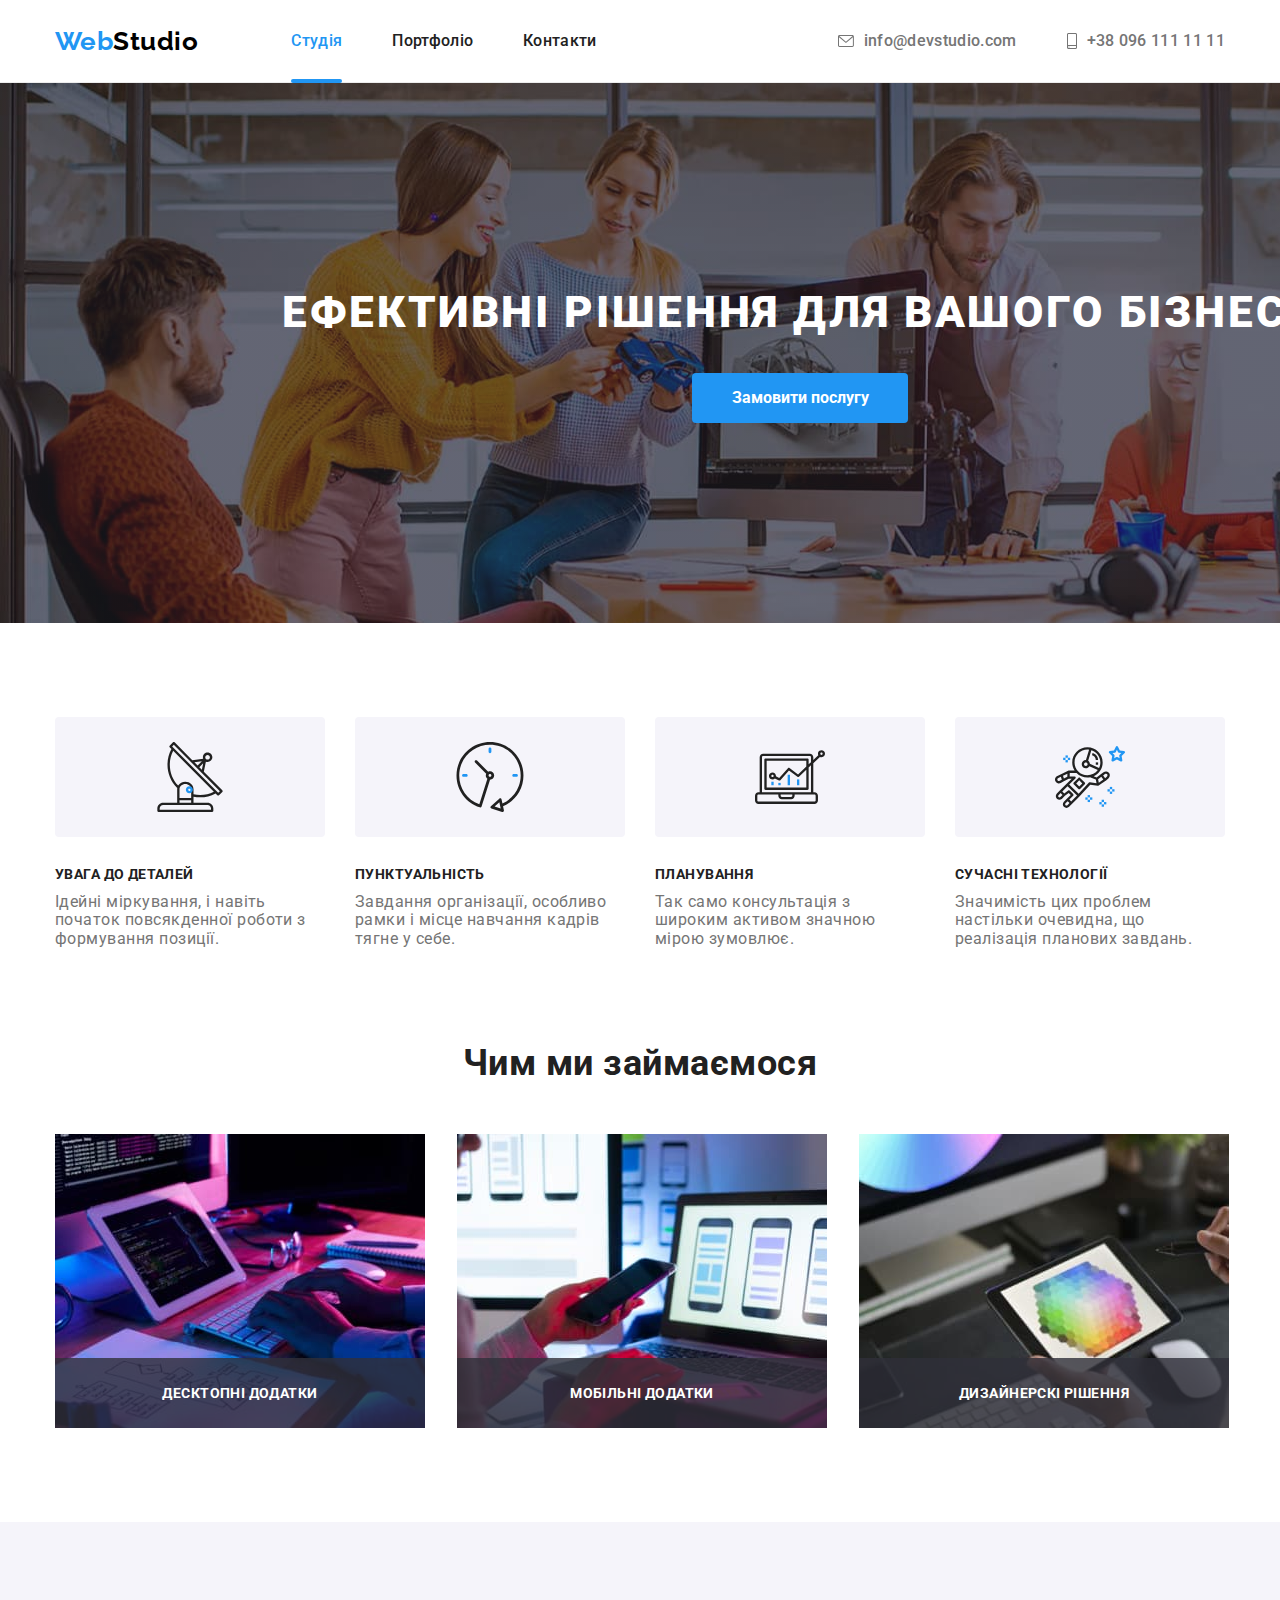
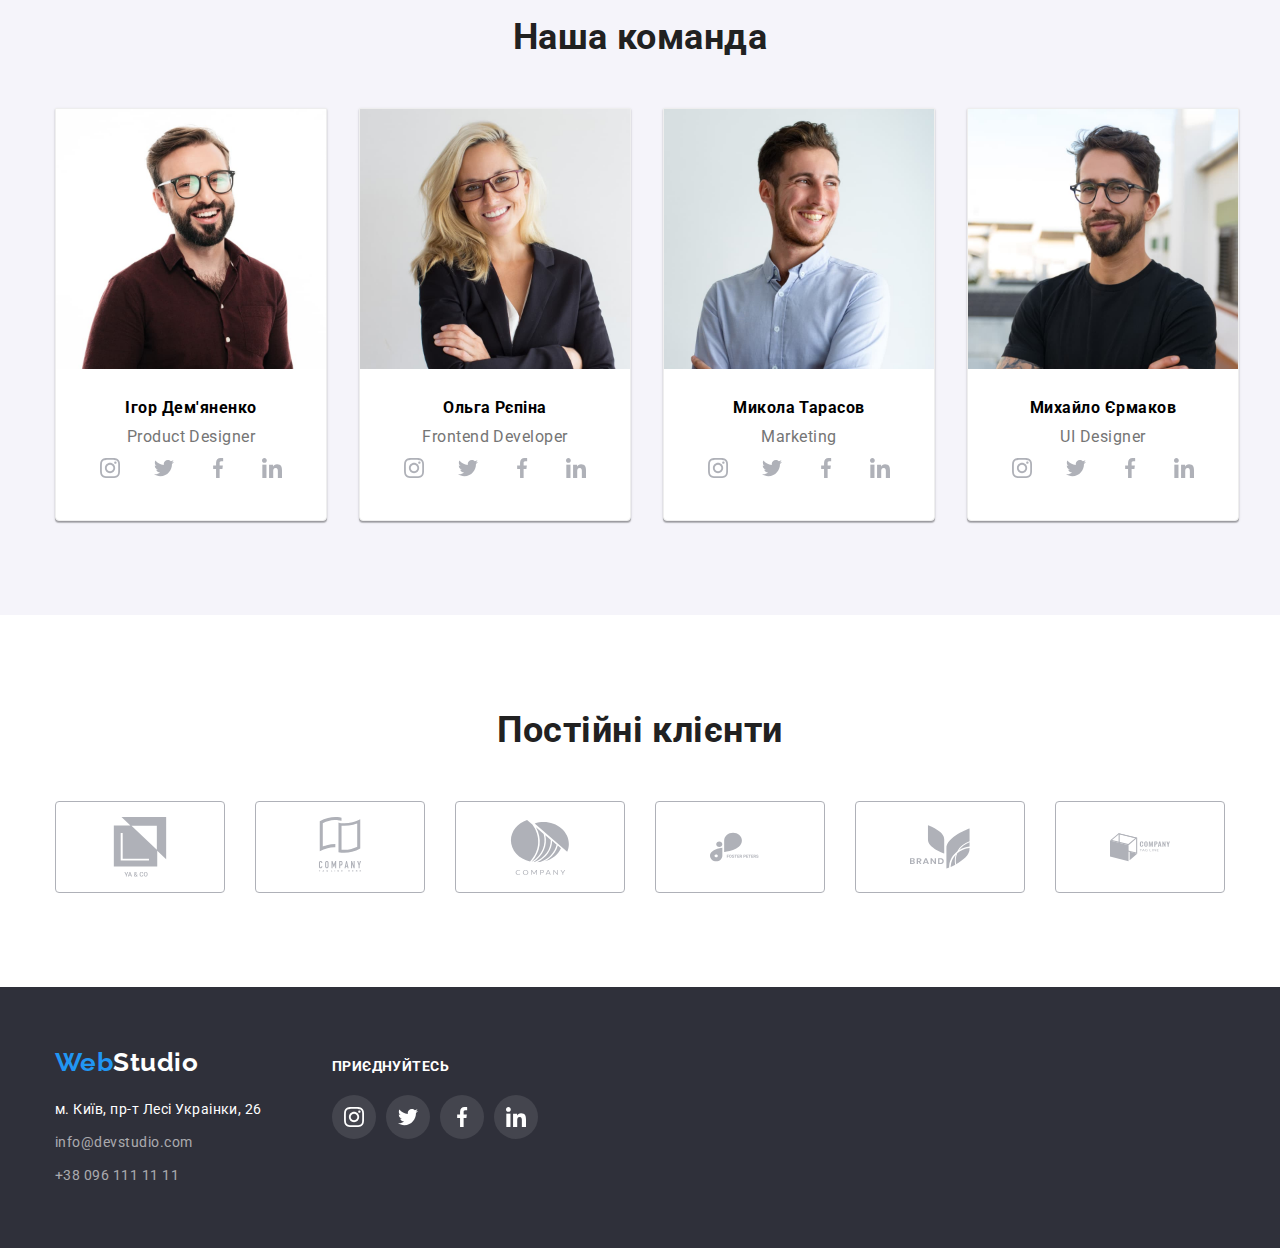
==== commit 7e8bb9c8: "update index.html file" ====
--- a/index.html
+++ b/index.html
@@ -19,9 +19,20 @@
                     Web<span>Studio</span>
                     </a>
                 <ul class="site-nav list">                    
-                    <li class="item"><a href="./index.html" class="link current">Студія</a></li>
-                    <li class="item"><a href="./portfolio.html" class="link">Портфоліо</a></li>
-                    <li class="item"><a href="" class="link">Контакти</a></li>                   
+                    <li class="item">
+                        <div class="line-box"><a href="./index.html" class="link current">Студія
+                        
+                        </a>
+                        </div>
+                </li>
+                    <li class="item">
+                        
+                        <a href="./portfolio.html" class="link">Портфоліо</a>
+                       
+                </li>
+                    <li class="item"><a href="" class="link">Контакти</a>
+                       
+                    </li>                   
                 </ul>
                 </nav>
                 <ul class="auth-nav list">
@@ -395,7 +406,7 @@
 
                 </div>
                 </footer>
-                <div class="backdrop" data-modal>
+                <div class="backdrop is-hidden" data-modal>
                     <div class="modal">
                         <button type="button" class="modal-close-btn" data-modal-close>
                             <svg class="modal-close-icon" width="18" height="18">
--- a/css/styles.css
+++ b/css/styles.css
@@ -102,7 +102,21 @@
 .site-nav .item:not(:last-child) {
         margin-right: 50px;
 }
-
+.line-box {
+    position: relative;
+}
+.current::after {
+    position: absolute;
+    content: "";
+    bottom: -1px;
+    right: 0;
+     width: 100%;
+    height: 4px;
+    background-color: var(--accent-color);
+    border-radius: 2px;
+    
+    
+}
 
 .site-nav .link {
         display: block;
